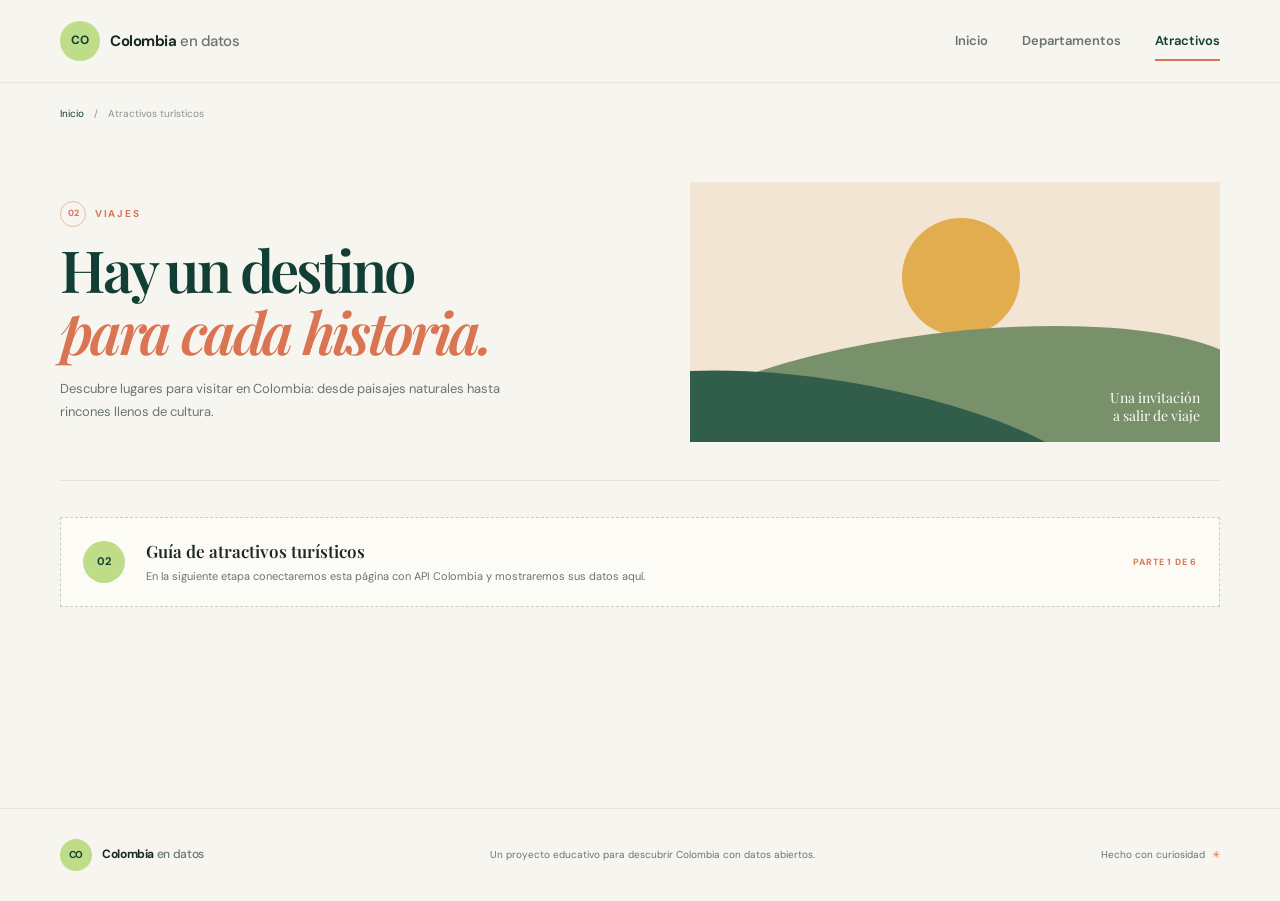
==== atractivos.html @ cde35022 "feat: :zap: create portal layout and navigation se crea la primera pagina web" ====
<!doctype html>
<html lang="es">
  <head>
    <meta charset="utf-8">
    <meta name="viewport" content="width=device-width, initial-scale=1">
    <meta name="theme-color" content="#123f35">
    <meta name="description" content="Descubre atractivos turísticos de Colombia.">
    <title>Atractivos turísticos | Colombia en datos</title>
    <link rel="stylesheet" href="css/styles.css">
    <script src="js/site.js" defer></script>
  </head>
  <body>
    <a class="skip-link" href="#contenido">Saltar al contenido</a>

    <header class="site-header">
      <div class="shell header-inner">
        <a class="brand" href="index.html" aria-label="Colombia en datos, inicio">
          <span class="brand-mark" aria-hidden="true">CO</span>
          <span class="brand-name">Colombia <span>en datos</span></span>
        </a>
        <button class="nav-toggle" type="button" aria-expanded="false" aria-controls="primary-nav" aria-label="Abrir menú">
          <span></span><span></span>
        </button>
        <nav class="primary-nav" id="primary-nav" aria-label="Navegación principal">
          <a class="nav-link" href="index.html">Inicio</a>
          <a class="nav-link" href="departamentos.html">Departamentos</a>
          <a class="nav-link is-active" href="atractivos.html" aria-current="page">Atractivos</a>
        </nav>
      </div>
    </header>

    <main id="contenido" class="subpage-main">
      <div class="shell">
        <nav class="breadcrumbs" aria-label="Ruta de navegación">
          <a href="index.html">Inicio</a><span aria-hidden="true">/</span><span aria-current="page">Atractivos turísticos</span>
        </nav>
        <section class="subpage-hero" aria-labelledby="page-title">
          <div class="subpage-copy">
            <p class="eyebrow eyebrow-dark"><span class="section-number">02</span> Viajes</p>
            <h1>Hay un destino<br><em>para cada historia.</em></h1>
            <p>Descubre lugares para visitar en Colombia: desde paisajes naturales hasta rincones llenos de cultura.</p>
          </div>
          <div class="subpage-illustration illustration-sun" aria-hidden="true">
            <span class="sun-disc"></span><span class="sun-hill hill-one"></span><span class="sun-hill hill-two"></span>
            <span class="illustration-label">Una invitación<br>a salir de viaje</span>
          </div>
        </section>

        <section class="work-in-progress" aria-labelledby="attractions-state-title">
          <span class="progress-mark" aria-hidden="true">02</span>
          <div>
            <h2 id="attractions-state-title">Guía de atractivos turísticos</h2>
            <p>En la siguiente etapa conectaremos esta página con API Colombia y mostraremos sus datos aquí.</p>
          </div>
          <span class="progress-label">Parte 1 de 6</span>
        </section>
      </div>
    </main>

    <footer class="site-footer">
      <div class="shell footer-inner">
        <a class="brand brand-footer" href="index.html" aria-label="Colombia en datos, inicio">
          <span class="brand-mark" aria-hidden="true">CO</span>
          <span class="brand-name">Colombia <span>en datos</span></span>
        </a>
        <p>Un proyecto educativo para descubrir Colombia con datos abiertos.</p>
        <span class="footer-credit">Hecho con curiosidad <span aria-hidden="true">✳</span></span>
      </div>
    </footer>
  </body>
</html>
---- css/styles.css ----
@import url("https://fonts.googleapis.com/css2?family=DM+Sans:wght@400;500;600;700&family=Playfair+Display:ital,wght@0,600;0,700;1,600;1,700&display=swap");

:root {
  color-scheme: light;
  --ink: #1b2924;
  --muted: #68756f;
  --forest: #123f35;
  --forest-deep: #0d332b;
  --leaf: #bfdc88;
  --gold: #e2ad4f;
  --coral: #da7553;
  --paper: #f7f5ef;
  --white: #fffefa;
  --line: #e5e4db;
  --font-body: "DM Sans", "Segoe UI", sans-serif;
  --font-display: "Playfair Display", Georgia, serif;
  --shell-width: 1160px;
}

* {
  box-sizing: border-box;
}

html {
  scroll-behavior: smooth;
}

body {
  margin: 0;
  color: var(--ink);
  background: var(--paper);
  font-family: var(--font-body);
  font-size: 16px;
  line-height: 1.6;
  -webkit-font-smoothing: antialiased;
}

body,
button,
a {
  font-family: var(--font-body);
}

a {
  color: inherit;
}

a:focus-visible,
button:focus-visible {
  outline: 3px solid var(--gold);
  outline-offset: 4px;
}

.shell {
  width: min(var(--shell-width), calc(100% - 56px));
  margin-inline: auto;
}

.skip-link {
  position: absolute;
  z-index: 20;
  top: 12px;
  left: 12px;
  transform: translateY(-160%);
  padding: 10px 14px;
  border-radius: 6px;
  color: var(--white);
  background: var(--forest-deep);
}

.skip-link:focus {
  transform: translateY(0);
}

.site-header {
  position: relative;
  z-index: 5;
  border-bottom: 1px solid rgba(27, 41, 36, 0.08);
  background: var(--paper);
}

.header-inner {
  display: flex;
  min-height: 82px;
  align-items: center;
  justify-content: space-between;
}

.brand {
  display: inline-flex;
  align-items: center;
  gap: 10px;
  color: var(--ink);
  text-decoration: none;
}

.brand-mark {
  display: grid;
  width: 40px;
  height: 40px;
  place-items: center;
  border-radius: 50%;
  color: var(--forest);
  background: var(--leaf);
  font-size: 12px;
  font-weight: 700;
  letter-spacing: -0.04em;
}

.brand-name {
  font-size: 15px;
  font-weight: 700;
  letter-spacing: -0.03em;
}

.brand-name span {
  color: var(--muted);
  font-weight: 500;
}

.primary-nav {
  display: flex;
  align-items: center;
  gap: 34px;
}

.nav-link {
  position: relative;
  padding: 10px 0;
  color: var(--muted);
  font-size: 13px;
  font-weight: 600;
  text-decoration: none;
  transition: color 160ms ease;
}

.nav-link:hover,
.nav-link.is-active {
  color: var(--forest);
}

.nav-link.is-active::after {
  position: absolute;
  right: 0;
  bottom: 0;
  left: 0;
  height: 2px;
  background: var(--coral);
  content: "";
}

.nav-toggle {
  display: none;
}

.hero {
  position: relative;
  overflow: hidden;
  color: var(--white);
  background: var(--forest);
}

.hero::before {
  position: absolute;
  top: -370px;
  right: -120px;
  width: 700px;
  height: 700px;
  border: 1px solid rgba(255, 255, 255, 0.12);
  border-radius: 50%;
  content: "";
}

.hero-inner {
  position: relative;
  display: grid;
  min-height: 505px;
  grid-template-columns: 1.04fr 0.96fr;
  align-items: center;
  gap: 58px;
  padding-block: 60px 74px;
}

.hero-copy {
  position: relative;
  z-index: 2;
  max-width: 590px;
}

.eyebrow {
  display: flex;
  align-items: center;
  gap: 9px;
  margin: 0 0 20px;
  color: rgba(255, 255, 255, 0.72);
  font-size: 10px;
  font-weight: 700;
  letter-spacing: 0.17em;
  line-height: 1.4;
  text-transform: uppercase;
}

.eyebrow-dot {
  width: 7px;
  height: 7px;
  border-radius: 50%;
  background: var(--gold);
}

h1,
h2,
h3,
p {
  margin-top: 0;
}

.hero h1,
.subpage-copy h1 {
  margin-bottom: 18px;
  font-family: var(--font-display);
  font-size: clamp(46px, 5.7vw, 72px);
  font-weight: 600;
  letter-spacing: -0.055em;
  line-height: 1.07;
}

.hero h1 em,
.subpage-copy h1 em {
  color: var(--leaf);
  font-weight: 600;
}

.hero-lead {
  max-width: 485px;
  margin-bottom: 30px;
  color: rgba(255, 255, 255, 0.75);
  font-size: 15px;
  line-height: 1.75;
}

.hero-actions {
  display: flex;
  flex-wrap: wrap;
  align-items: center;
  gap: 24px;
}

.button {
  display: inline-flex;
  min-height: 48px;
  align-items: center;
  justify-content: center;
  gap: 20px;
  padding: 0 18px;
  border: 1px solid transparent;
  border-radius: 4px;
  font-size: 12px;
  font-weight: 700;
  text-decoration: none;
  transition: transform 160ms ease, background-color 160ms ease;
}

.button:hover {
  transform: translateY(-2px);
}

.button-light {
  color: var(--forest-deep);
  background: var(--leaf);
}

.button-light:hover {
  background: #d1e9a6;
}

.text-link {
  font-size: 12px;
  font-weight: 600;
  text-decoration: none;
}

.text-link span {
  margin-left: 5px;
}

.text-link-light {
  color: rgba(255, 255, 255, 0.8);
}

.text-link-light:hover {
  color: var(--white);
}

.hero-note {
  margin: 27px 0 0;
  color: rgba(255, 255, 255, 0.57);
  font-size: 10px;
  letter-spacing: 0.02em;
}

.hero-note span {
  margin-right: 6px;
  color: var(--gold);
}

.hero-art {
  position: relative;
  min-height: 345px;
  isolation: isolate;
}

.hero-art::before {
  position: absolute;
  top: 25px;
  left: 11%;
  width: 80%;
  height: 80%;
  border: 1px solid rgba(255, 255, 255, 0.24);
  border-radius: 50%;
  content: "";
}

.hero-art::after {
  position: absolute;
  top: 2%;
  left: 21%;
  width: 60%;
  height: 110%;
  border: 1px solid rgba(255, 255, 255, 0.1);
  border-radius: 50%;
  content: "";
  transform: rotate(35deg);
}

.hero-sun {
  position: absolute;
  top: 16%;
  left: 34%;
  width: 176px;
  aspect-ratio: 1;
  border-radius: 50%;
  background: var(--gold);
  box-shadow: 0 0 70px rgba(226, 173, 79, 0.18);
}

.hero-hill {
  position: absolute;
  right: -3%;
  bottom: 5%;
  left: 3%;
  height: 49%;
  border-radius: 55% 45% 0 0 / 60% 70% 0 0;
  transform: rotate(-8deg);
}

.hero-hill-back {
  right: 14%;
  bottom: 13%;
  left: -11%;
  height: 42%;
  background: #31725d;
  transform: rotate(9deg);
}

.hero-hill-front {
  background: #1d5949;
}

.hero-stamp {
  position: absolute;
  z-index: 1;
  top: 22%;
  right: 5%;
  display: flex;
  width: 164px;
  min-height: 164px;
  flex-direction: column;
  justify-content: space-between;
  padding: 17px;
  border: 1px solid rgba(255, 255, 255, 0.32);
  color: var(--white);
  background: rgba(13, 51, 43, 0.42);
  backdrop-filter: blur(6px);
  transform: rotate(6deg);
}

.hero-stamp span,
.hero-stamp i {
  font-size: 8px;
  font-style: normal;
  font-weight: 700;
  letter-spacing: 0.16em;
}

.hero-stamp strong {
  font-family: var(--font-display);
  font-size: 22px;
  font-weight: 600;
  line-height: 1.1;
}

.hero-stamp i {
  align-self: flex-end;
  color: var(--leaf);
  font-size: 18px;
}

.hero-coordinate {
  position: absolute;
  right: 2%;
  bottom: 0;
  color: rgba(255, 255, 255, 0.5);
  font-size: 8px;
  letter-spacing: 0.13em;
  line-height: 1.6;
}

.hero-bottom-line {
  position: absolute;
  right: 0;
  bottom: 0;
  left: 0;
  height: 4px;
  background: linear-gradient(90deg, var(--gold) 0 32%, var(--coral) 32% 64%, var(--leaf) 64% 100%);
}

.explore-section {
  padding-block: 92px 96px;
}

.section-heading {
  display: flex;
  align-items: flex-end;
  justify-content: space-between;
  gap: 30px;
  margin-bottom: 35px;
}

.eyebrow-dark {
  margin-bottom: 11px;
  color: var(--coral);
}

.section-heading h2 {
  max-width: 580px;
  margin-bottom: 0;
  font-family: var(--font-display);
  font-size: clamp(30px, 3.6vw, 42px);
  font-weight: 600;
  letter-spacing: -0.045em;
  line-height: 1.16;
}

.section-intro {
  max-width: 265px;
  margin: 0 0 3px;
  color: var(--muted);
  font-size: 12px;
  line-height: 1.75;
}

.explore-grid {
  display: grid;
  grid-template-columns: repeat(2, minmax(0, 1fr));
  gap: 18px;
}

.explore-card {
  position: relative;
  display: flex;
  min-height: 310px;
  flex-direction: column;
  padding: 23px 25px 22px;
  overflow: hidden;
  border: 1px solid var(--line);
  color: var(--ink);
  background: var(--white);
  text-decoration: none;
  transition: border-color 180ms ease, transform 180ms ease, box-shadow 180ms ease;
}

.explore-card:hover {
  transform: translateY(-4px);
  border-color: rgba(18, 63, 53, 0.32);
  box-shadow: 0 14px 30px rgba(27, 41, 36, 0.07);
}

.card-topline {
  display: flex;
  align-items: center;
  justify-content: space-between;
}

.card-index {
  color: var(--muted);
  font-size: 9px;
  font-weight: 700;
  letter-spacing: 0.14em;
}

.card-arrow {
  display: grid;
  width: 30px;
  height: 30px;
  place-items: center;
  border: 1px solid var(--line);
  border-radius: 50%;
  color: var(--forest);
  font-size: 14px;
  transition: color 180ms ease, background-color 180ms ease;
}

.explore-card:hover .card-arrow {
  color: var(--white);
  background: var(--forest);
}

.card-icon {
  position: relative;
  display: block;
  width: 56px;
  height: 56px;
  margin-block: 24px 12px;
  border-radius: 50%;
  background: #edf2e5;
}

.icon-map span {
  position: absolute;
  top: 14px;
  width: 14px;
  height: 28px;
  border: 1px solid var(--forest);
  border-radius: 3px 8px 3px 5px;
  transform: skewY(-15deg);
}

.icon-map span:nth-child(1) {
  left: 11px;
}

.icon-map span:nth-child(2) {
  left: 22px;
  transform: skewY(15deg);
}

.icon-map span:nth-child(3) {
  left: 33px;
}

.icon-sun {
  background: #f9eee2;
}

.icon-sun span {
  position: absolute;
  top: 17px;
  left: 17px;
  width: 22px;
  height: 22px;
  border: 2px solid var(--coral);
  border-radius: 50%;
}

.icon-sun span::before,
.icon-sun span::after {
  position: absolute;
  top: 8px;
  left: -9px;
  width: 36px;
  height: 2px;
  background: var(--coral);
  content: "";
}

.icon-sun span::after {
  transform: rotate(90deg);
}

.card-copy h3 {
  margin-bottom: 7px;
  font-family: var(--font-display);
  font-size: 24px;
  font-weight: 600;
  letter-spacing: -0.035em;
}

.card-copy p {
  max-width: 405px;
  margin-bottom: 22px;
  color: var(--muted);
  font-size: 12px;
  line-height: 1.75;
}

.card-cta {
  display: flex;
  align-items: center;
  justify-content: space-between;
  margin-top: auto;
  padding-top: 13px;
  border-top: 1px solid var(--line);
  color: var(--forest);
  font-size: 11px;
  font-weight: 700;
}

.source-band {
  color: rgba(255, 255, 255, 0.86);
  background: var(--forest-deep);
}

.source-inner {
  display: flex;
  min-height: 84px;
  align-items: center;
  gap: 17px;
}

.source-symbol {
  color: var(--gold);
  font-size: 21px;
}

.source-inner p {
  margin: 0;
  font-size: 11px;
}

.source-inner p strong {
  color: var(--white);
}

.source-inner a {
  margin-left: auto;
  color: var(--leaf);
  font-size: 10px;
  font-weight: 700;
  text-decoration: none;
  white-space: nowrap;
}

.source-inner a:hover {
  text-decoration: underline;
}

.site-footer {
  border-top: 1px solid rgba(27, 41, 36, 0.08);
  background: var(--paper);
}

.footer-inner {
  display: flex;
  min-height: 92px;
  align-items: center;
  justify-content: space-between;
  gap: 24px;
}

.brand-footer .brand-mark {
  width: 32px;
  height: 32px;
  font-size: 10px;
}

.brand-footer .brand-name {
  font-size: 12px;
}

.footer-inner p,
.footer-credit {
  margin: 0;
  color: var(--muted);
  font-size: 10px;
}

.footer-credit span {
  margin-left: 4px;
  color: var(--coral);
}

.subpage-main {
  min-height: calc(100vh - 175px);
  padding-block: 23px 70px;
}

.breadcrumbs {
  display: flex;
  align-items: center;
  gap: 10px;
  margin-bottom: 38px;
  color: #8a938e;
  font-size: 10px;
}

.breadcrumbs a {
  color: var(--forest);
  text-decoration: none;
}

.breadcrumbs a:hover {
  text-decoration: underline;
}

.subpage-hero {
  display: grid;
  min-height: 310px;
  grid-template-columns: 1.05fr 0.95fr;
  align-items: center;
  gap: 45px;
  padding: 22px 0 38px;
  border-bottom: 1px solid var(--line);
}

.section-number {
  display: inline-grid;
  width: 26px;
  height: 26px;
  place-items: center;
  border: 1px solid rgba(218, 117, 83, 0.45);
  border-radius: 50%;
  color: var(--coral);
  font-size: 9px;
  letter-spacing: 0;
}

.subpage-copy h1 {
  margin-bottom: 15px;
  color: var(--forest);
  font-size: clamp(39px, 5vw, 58px);
}

.subpage-copy h1 em {
  color: var(--coral);
}

.subpage-copy > p:last-child {
  max-width: 460px;
  margin-bottom: 0;
  color: var(--muted);
  font-size: 13px;
  line-height: 1.8;
}

.subpage-illustration {
  position: relative;
  min-height: 260px;
  overflow: hidden;
  background: #e6ecdc;
}

.illustration-map {
  background: #e4eadb;
}

.map-ring {
  position: absolute;
  top: 50%;
  left: 50%;
  width: 240px;
  height: 240px;
  border: 1px solid rgba(18, 63, 53, 0.2);
  border-radius: 50%;
  transform: translate(-50%, -50%);
}

.ring-two {
  width: 175px;
  height: 275px;
  transform: translate(-50%, -50%) rotate(38deg);
}

.map-pin {
  position: absolute;
  top: 50%;
  left: 50%;
  display: grid;
  width: 82px;
  height: 82px;
  place-items: center;
  border: 1px solid rgba(18, 63, 53, 0.3);
  border-radius: 50%;
  color: var(--white);
  background: var(--forest);
  font-family: var(--font-display);
  font-size: 23px;
  transform: translate(-50%, -50%);
}

.illustration-label {
  position: absolute;
  right: 20px;
  bottom: 18px;
  color: var(--forest);
  font-family: var(--font-display);
  font-size: 14px;
  line-height: 1.25;
  text-align: right;
}

.illustration-sun {
  background: #f3e5d4;
}

.sun-disc {
  position: absolute;
  top: 14%;
  left: 40%;
  width: 118px;
  height: 118px;
  border-radius: 50%;
  background: var(--gold);
}

.sun-hill {
  position: absolute;
  right: -8%;
  bottom: -30%;
  width: 120%;
  height: 72%;
  border-radius: 50% 50% 0 0;
  background: #78916a;
  transform: rotate(-7deg);
}

.hill-two {
  right: 19%;
  bottom: -48%;
  width: 110%;
  background: #315d4b;
  transform: rotate(9deg);
}

.illustration-sun .illustration-label {
  z-index: 1;
  color: var(--white);
}

.work-in-progress {
  display: grid;
  grid-template-columns: 45px 1fr auto;
  align-items: center;
  gap: 18px;
  margin-top: 36px;
  padding: 20px 22px;
  border: 1px dashed #c8cec3;
  background: rgba(255, 254, 250, 0.7);
}

.progress-mark {
  display: grid;
  width: 42px;
  height: 42px;
  place-items: center;
  border-radius: 50%;
  color: var(--forest);
  background: var(--leaf);
  font-size: 11px;
  font-weight: 700;
}

.work-in-progress h2 {
  margin-bottom: 3px;
  font-family: var(--font-display);
  font-size: 17px;
  font-weight: 600;
}

.work-in-progress p {
  margin-bottom: 0;
  color: var(--muted);
  font-size: 11px;
}

.progress-label {
  color: var(--coral);
  font-size: 9px;
  font-weight: 700;
  letter-spacing: 0.09em;
  text-transform: uppercase;
  white-space: nowrap;
}

@media (max-width: 860px) {
  .hero-inner {
    grid-template-columns: 1fr 0.85fr;
    gap: 18px;
  }

  .hero-art {
    min-height: 295px;
  }

  .hero-sun {
    width: 145px;
  }

  .hero-stamp {
    right: 1%;
    width: 145px;
    min-height: 145px;
  }

  .footer-inner {
    flex-wrap: wrap;
    justify-content: center;
    padding-block: 18px;
  }
}

@media (max-width: 680px) {
  .shell {
    width: min(var(--shell-width), calc(100% - 36px));
  }

  .header-inner {
    min-height: 70px;
  }

  .nav-toggle {
    display: flex;
    width: 42px;
    height: 42px;
    flex-direction: column;
    align-items: center;
    justify-content: center;
    gap: 5px;
    border: 1px solid var(--line);
    border-radius: 50%;
    background: transparent;
    cursor: pointer;
  }

  .nav-toggle span {
    width: 16px;
    height: 1.5px;
    background: var(--forest);
    transition: transform 160ms ease;
  }

  .nav-toggle[aria-expanded="true"] span:first-child {
    transform: translateY(3.25px) rotate(45deg);
  }

  .nav-toggle[aria-expanded="true"] span:last-child {
    transform: translateY(-3.25px) rotate(-45deg);
  }

  .primary-nav {
    position: absolute;
    top: calc(100% - 1px);
    right: 0;
    left: 0;
    display: none;
    flex-direction: column;
    align-items: stretch;
    gap: 0;
    padding: 8px 18px 14px;
    border-bottom: 1px solid var(--line);
    background: var(--paper);
  }

  .primary-nav.is-open {
    display: flex;
  }

  .nav-link {
    padding: 13px 0;
    border-bottom: 1px solid var(--line);
  }

  .nav-link:last-child {
    border-bottom: 0;
  }

  .nav-link.is-active::after {
    right: auto;
    width: 28px;
  }

  .hero-inner {
    min-height: 0;
    grid-template-columns: 1fr;
    gap: 0;
    padding-block: 64px 52px;
  }

  .hero h1 {
    font-size: clamp(46px, 12vw, 64px);
  }

  .hero-lead {
    max-width: 450px;
    font-size: 14px;
  }

  .hero-art {
    min-height: 240px;
    margin: 18px 6% 0 14%;
  }

  .hero-art::before {
    top: 12%;
    height: 88%;
  }

  .hero-sun {
    top: 12%;
    left: 31%;
    width: 125px;
  }

  .hero-stamp {
    top: 20%;
    right: 2%;
    width: 130px;
    min-height: 132px;
    padding: 13px;
  }

  .hero-stamp strong {
    font-size: 19px;
  }

  .hero-coordinate {
    right: 0;
  }

  .explore-section {
    padding-block: 64px 68px;
  }

  .section-heading {
    display: block;
    margin-bottom: 24px;
  }

  .section-intro {
    max-width: 400px;
    margin-top: 12px;
  }

  .explore-grid {
    grid-template-columns: 1fr;
    gap: 12px;
  }

  .explore-card {
    min-height: 285px;
    padding: 20px;
  }

  .source-inner {
    min-height: 0;
    flex-wrap: wrap;
    gap: 9px 13px;
    padding-block: 18px;
  }

  .source-inner p {
    flex: 1 1 calc(100% - 40px);
  }

  .source-inner a {
    margin-left: 34px;
  }

  .footer-inner {
    flex-direction: column;
    gap: 10px;
    padding-block: 22px;
    text-align: center;
  }

  .subpage-main {
    padding-top: 17px;
  }

  .breadcrumbs {
    margin-bottom: 23px;
  }

  .subpage-hero {
    grid-template-columns: 1fr;
    gap: 23px;
    padding: 10px 0 28px;
  }

  .subpage-copy h1 {
    font-size: clamp(40px, 10vw, 54px);
  }

  .subpage-illustration {
    min-height: 220px;
  }

  .work-in-progress {
    grid-template-columns: 42px 1fr;
    gap: 12px;
    margin-top: 24px;
    padding: 16px;
  }

  .progress-label {
    grid-column: 2;
  }
}

@media (max-width: 380px) {
  .hero-actions {
    align-items: flex-start;
    flex-direction: column;
    gap: 14px;
  }

  .hero-art {
    margin-inline: 4%;
  }

  .hero-stamp {
    right: -4%;
  }
}

@media (prefers-reduced-motion: reduce) {
  *,
  *::before,
  *::after {
    scroll-behavior: auto !important;
    transition-duration: 0.01ms !important;
    animation-duration: 0.01ms !important;
    animation-iteration-count: 1 !important;
  }
}
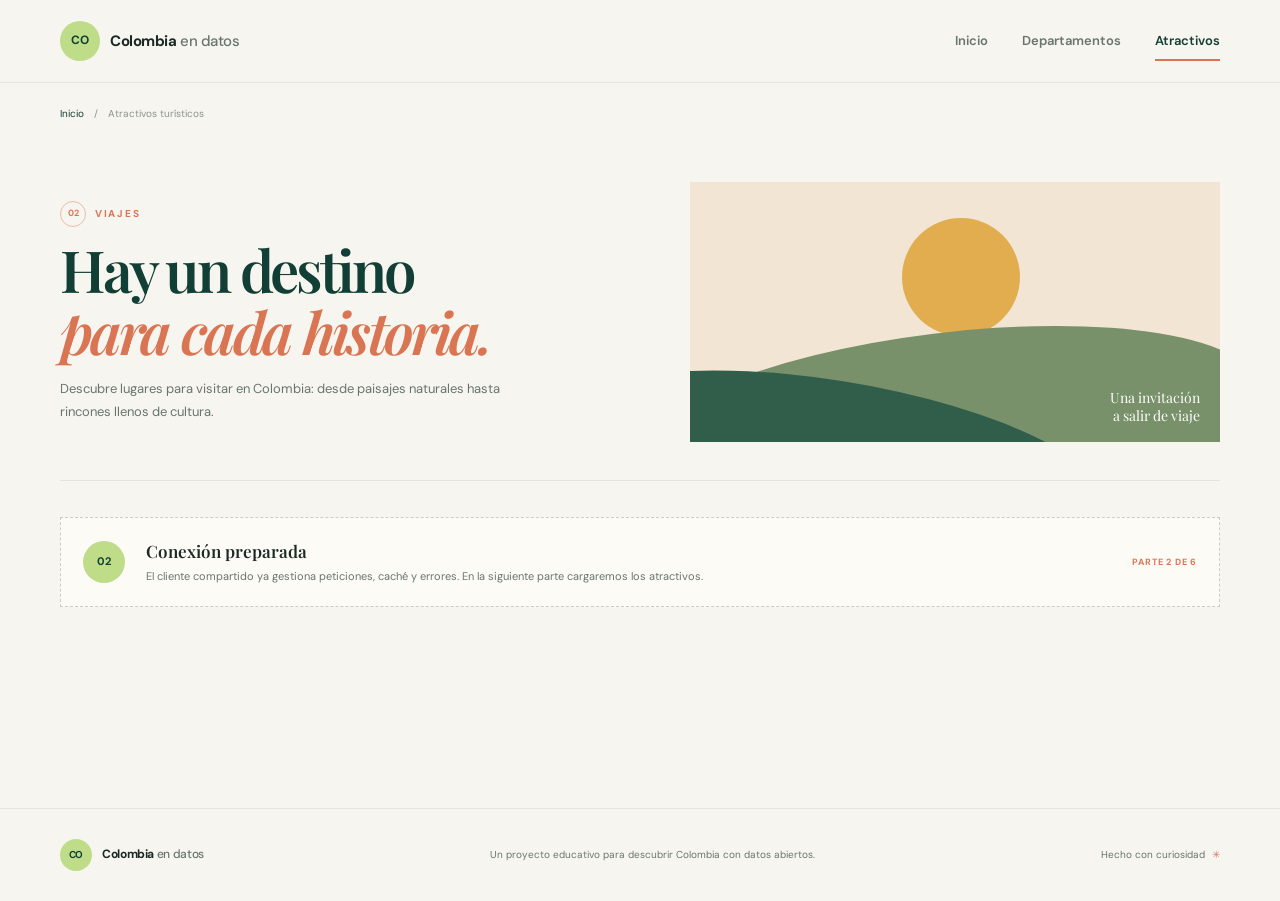
==== commit bde004b6: "fix: :art: reques states de norma api" ====
--- a/atractivos.html
+++ b/atractivos.html
@@ -7,6 +7,7 @@
     <meta name="description" content="Descubre atractivos turísticos de Colombia.">
     <title>Atractivos turísticos | Colombia en datos</title>
     <link rel="stylesheet" href="css/styles.css">
+    <script src="js/api.js" defer></script>
     <script src="js/site.js" defer></script>
   </head>
   <body>
@@ -49,10 +50,10 @@
         <section class="work-in-progress" aria-labelledby="attractions-state-title">
           <span class="progress-mark" aria-hidden="true">02</span>
           <div>
-            <h2 id="attractions-state-title">Guía de atractivos turísticos</h2>
-            <p>En la siguiente etapa conectaremos esta página con API Colombia y mostraremos sus datos aquí.</p>
+            <h2 id="attractions-state-title">Conexión preparada</h2>
+            <p>El cliente compartido ya gestiona peticiones, caché y errores. En la siguiente parte cargaremos los atractivos.</p>
           </div>
-          <span class="progress-label">Parte 1 de 6</span>
+          <span class="progress-label">Parte 2 de 6</span>
         </section>
       </div>
     </main>
--- a/css/styles.css
+++ b/css/styles.css
@@ -881,6 +881,89 @@
   white-space: nowrap;
 }
 
+.api-state {
+  display: flex;
+  align-items: center;
+  gap: 13px;
+  padding: 18px;
+  border: 1px solid var(--line);
+  border-radius: 5px;
+  background: var(--white);
+}
+
+.api-state--loading {
+  color: var(--muted);
+}
+
+.api-state--error {
+  border-color: #e8c6bb;
+  background: #fff8f5;
+}
+
+.api-state--empty {
+  color: var(--muted);
+}
+
+.api-state-icon {
+  display: grid;
+  width: 32px;
+  height: 32px;
+  flex: 0 0 32px;
+  place-items: center;
+  border-radius: 50%;
+  color: var(--forest);
+  background: #edf2e5;
+  font-size: 14px;
+  font-weight: 700;
+}
+
+.api-state--loading .api-state-icon {
+  border: 3px solid #dce6d2;
+  border-top-color: var(--forest);
+  background: transparent;
+  animation: api-spin 800ms linear infinite;
+}
+
+.api-state--error .api-state-icon {
+  color: #8c3f2c;
+  background: #f7e5df;
+}
+
+.api-state-copy {
+  flex: 1;
+}
+
+.api-state-copy p {
+  margin: 0;
+  font-size: 12px;
+  line-height: 1.6;
+}
+
+.api-retry-button {
+  min-height: 38px;
+  padding: 0 13px;
+  border: 1px solid #bfd0c4;
+  border-radius: 4px;
+  color: var(--forest);
+  background: transparent;
+  font-size: 11px;
+  font-weight: 700;
+  cursor: pointer;
+}
+
+.api-retry-button:hover {
+  background: #edf2e5;
+}
+
+.api-retry-button:disabled {
+  cursor: wait;
+  opacity: 0.65;
+}
+
+@keyframes api-spin {
+  to { transform: rotate(360deg); }
+}
+
 @media (max-width: 860px) {
   .hero-inner {
     grid-template-columns: 1fr 0.85fr;
@@ -1132,3 +1215,10 @@
     animation-iteration-count: 1 !important;
   }
 }
+
+@media (prefers-reduced-motion: reduce) {
+  .api-state--loading .api-state-icon {
+    animation: none;
+    border-top-color: #dce6d2;
+  }
+}
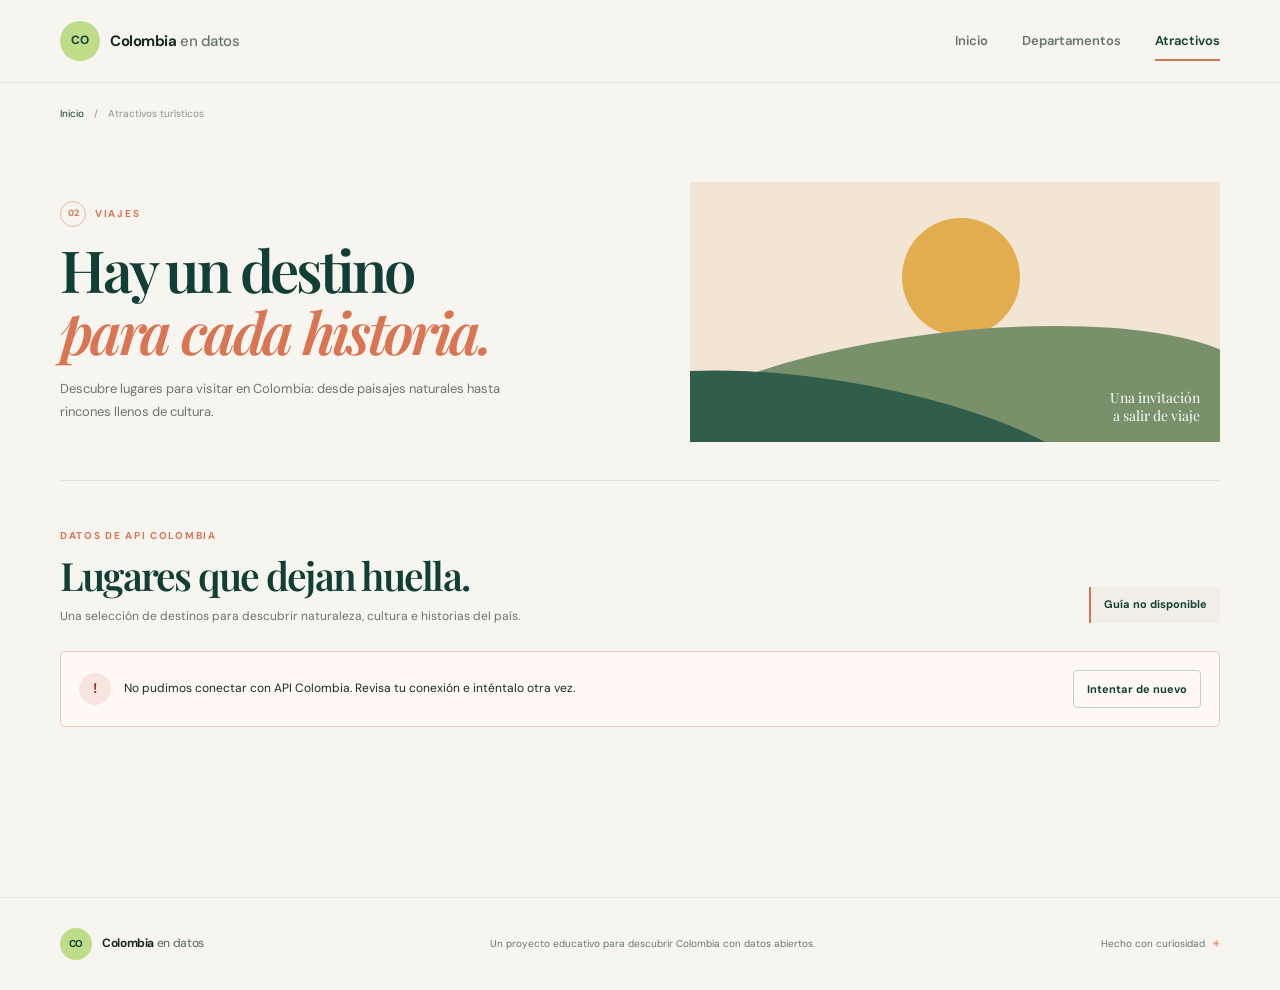
==== commit c4651f24: "fix: :art: add tourist attractions guide" ====
--- a/atractivos.html
+++ b/atractivos.html
@@ -8,6 +8,7 @@
     <title>Atractivos turísticos | Colombia en datos</title>
     <link rel="stylesheet" href="css/styles.css">
     <script src="js/api.js" defer></script>
+    <script src="js/attractions.js" defer></script>
     <script src="js/site.js" defer></script>
   </head>
   <body>
@@ -47,13 +48,18 @@
           </div>
         </section>
 
-        <section class="work-in-progress" aria-labelledby="attractions-state-title">
-          <span class="progress-mark" aria-hidden="true">02</span>
-          <div>
-            <h2 id="attractions-state-title">Conexión preparada</h2>
-            <p>El cliente compartido ya gestiona peticiones, caché y errores. En la siguiente parte cargaremos los atractivos.</p>
+        <section class="attraction-section" aria-labelledby="attraction-list-title">
+          <div class="attraction-heading">
+            <div>
+              <p class="eyebrow eyebrow-dark">Datos de API Colombia</p>
+              <h2 id="attraction-list-title">Lugares que dejan huella.</h2>
+              <p class="attraction-intro">Una selección de destinos para descubrir naturaleza, cultura e historias del país.</p>
+            </div>
+            <p class="attraction-total" id="attraction-count" aria-live="polite">Cargando atractivos</p>
           </div>
-          <span class="progress-label">Parte 2 de 6</span>
+
+          <div class="directory-status" id="attraction-status" aria-live="polite" aria-busy="true"></div>
+          <div class="attraction-grid" id="attraction-results" role="region" aria-label="Atractivos turísticos de Colombia"></div>
         </section>
       </div>
     </main>
--- a/css/styles.css
+++ b/css/styles.css
@@ -960,6 +960,430 @@
   opacity: 0.65;
 }
 
+.directory-section {
+  padding-block: 48px 82px;
+}
+
+.directory-heading {
+  display: flex;
+  align-items: flex-end;
+  justify-content: space-between;
+  gap: 26px;
+  margin-bottom: 24px;
+}
+
+.directory-heading .eyebrow {
+  margin-bottom: 10px;
+}
+
+.directory-heading h2 {
+  margin-bottom: 8px;
+  color: var(--forest);
+  font-family: var(--font-display);
+  font-size: clamp(28px, 3.4vw, 39px);
+  font-weight: 600;
+  letter-spacing: -0.045em;
+  line-height: 1.16;
+}
+
+.directory-intro {
+  max-width: 520px;
+  margin-bottom: 0;
+  color: var(--muted);
+  font-size: 12px;
+  line-height: 1.7;
+}
+
+.directory-total {
+  flex: 0 0 auto;
+  margin: 0 0 4px;
+  padding: 9px 13px;
+  border-left: 2px solid var(--coral);
+  color: var(--forest);
+  background: #f0eee6;
+  font-size: 11px;
+  font-weight: 700;
+}
+
+.directory-status:empty {
+  display: none;
+}
+
+.directory-status:not(:empty) {
+  margin-bottom: 18px;
+}
+
+.department-grid {
+  display: grid;
+  grid-template-columns: repeat(3, minmax(0, 1fr));
+  align-items: stretch;
+  gap: 15px;
+}
+
+.department-card {
+  display: flex;
+  min-width: 0;
+  flex-direction: column;
+  padding: 20px 19px 18px;
+  border: 1px solid var(--line);
+  background: var(--white);
+  box-shadow: 0 4px 15px rgba(27, 41, 36, 0.025);
+}
+
+.department-card-top {
+  display: flex;
+  align-items: center;
+  justify-content: space-between;
+  gap: 12px;
+  margin-bottom: 13px;
+}
+
+.department-region {
+  margin: 0;
+  color: var(--coral);
+  font-size: 9px;
+  font-weight: 700;
+  letter-spacing: 0.13em;
+  text-transform: uppercase;
+}
+
+.department-id {
+  color: #a1a9a2;
+  font-size: 9px;
+  font-weight: 600;
+}
+
+.department-name {
+  margin-bottom: 4px;
+  color: var(--forest);
+  font-family: var(--font-display);
+  font-size: 22px;
+  font-weight: 600;
+  letter-spacing: -0.035em;
+  line-height: 1.2;
+}
+
+.department-capital {
+  margin-bottom: 16px;
+  color: var(--muted);
+  font-size: 11px;
+}
+
+.department-capital span {
+  margin-right: 4px;
+  color: #8a938e;
+  font-size: 9px;
+  font-weight: 700;
+  letter-spacing: 0.08em;
+  text-transform: uppercase;
+}
+
+.department-metrics {
+  display: grid;
+  grid-template-columns: repeat(3, minmax(0, 1fr));
+  gap: 7px;
+  margin: 0 0 15px;
+  padding: 12px 0;
+  border-block: 1px solid var(--line);
+}
+
+.department-metric {
+  min-width: 0;
+}
+
+.department-metric dt {
+  margin-bottom: 4px;
+  color: #8a938e;
+  font-size: 8px;
+  font-weight: 700;
+  letter-spacing: 0.07em;
+  line-height: 1.4;
+  text-transform: uppercase;
+}
+
+.department-metric dd {
+  margin: 0;
+  color: var(--ink);
+  font-size: 11px;
+  font-weight: 700;
+  line-height: 1.4;
+  overflow-wrap: anywhere;
+}
+
+.department-description {
+  margin: 0;
+  color: var(--muted);
+  font-size: 10px;
+  line-height: 1.7;
+}
+
+.region-breakdown {
+  margin-bottom: 27px;
+}
+
+.region-breakdown-heading {
+  display: flex;
+  align-items: baseline;
+  justify-content: space-between;
+  gap: 15px;
+  margin-bottom: 10px;
+}
+
+.region-breakdown-heading h3 {
+  margin: 0;
+  color: var(--forest);
+  font-family: var(--font-display);
+  font-size: 17px;
+  font-weight: 600;
+}
+
+.region-breakdown-heading span {
+  color: #89928c;
+  font-size: 9px;
+}
+
+.region-summary {
+  display: grid;
+  grid-template-columns: repeat(6, minmax(0, 1fr));
+  gap: 8px;
+  margin: 0;
+  padding: 0;
+  list-style: none;
+}
+
+.region-stat {
+  display: flex;
+  min-height: 64px;
+  align-items: center;
+  justify-content: space-between;
+  gap: 8px;
+  padding: 10px 11px;
+  border: 1px solid var(--line);
+  background: rgba(255, 254, 250, 0.72);
+}
+
+.region-stat-name {
+  color: var(--muted);
+  font-size: 9px;
+  font-weight: 600;
+}
+
+.region-stat-count {
+  color: var(--forest);
+  font-family: var(--font-display);
+  font-size: 19px;
+  font-weight: 600;
+}
+
+.attraction-section {
+  padding-block: 48px 82px;
+}
+
+.attraction-heading {
+  display: flex;
+  align-items: flex-end;
+  justify-content: space-between;
+  gap: 26px;
+  margin-bottom: 24px;
+}
+
+.attraction-heading .eyebrow {
+  margin-bottom: 10px;
+}
+
+.attraction-heading h2 {
+  margin-bottom: 8px;
+  color: var(--forest);
+  font-family: var(--font-display);
+  font-size: clamp(28px, 3.4vw, 39px);
+  font-weight: 600;
+  letter-spacing: -0.045em;
+  line-height: 1.16;
+}
+
+.attraction-intro {
+  max-width: 520px;
+  margin-bottom: 0;
+  color: var(--muted);
+  font-size: 12px;
+  line-height: 1.7;
+}
+
+.attraction-total {
+  flex: 0 0 auto;
+  margin: 0 0 4px;
+  padding: 9px 13px;
+  border-left: 2px solid var(--coral);
+  color: var(--forest);
+  background: #f0eee6;
+  font-size: 11px;
+  font-weight: 700;
+}
+
+.attraction-grid {
+  display: grid;
+  grid-template-columns: repeat(3, minmax(0, 1fr));
+  align-items: stretch;
+  gap: 16px;
+}
+
+.attraction-card {
+  min-width: 0;
+  overflow: hidden;
+  border: 1px solid var(--line);
+  background: var(--white);
+  box-shadow: 0 4px 15px rgba(27, 41, 36, 0.035);
+}
+
+.attraction-photo {
+  position: relative;
+  height: 205px;
+  margin: 0;
+  overflow: hidden;
+  background: linear-gradient(135deg, #d7e3c5, #819b73 55%, #315d4b);
+}
+
+.attraction-photo img {
+  display: block;
+  width: 100%;
+  height: 100%;
+  object-fit: cover;
+  transition: transform 350ms ease;
+}
+
+.attraction-card:hover .attraction-photo img {
+  transform: scale(1.035);
+}
+
+.attraction-photo-caption {
+  position: absolute;
+  right: 0;
+  bottom: 0;
+  left: 0;
+  padding: 24px 11px 9px;
+  color: rgba(255, 255, 255, 0.9);
+  background: linear-gradient(transparent, rgba(8, 27, 22, 0.68));
+  font-size: 8px;
+  text-align: right;
+}
+
+.attraction-credit-link {
+  color: inherit;
+  text-decoration: none;
+}
+
+.attraction-credit-link:hover {
+  text-decoration: underline;
+}
+
+.photo-unavailable {
+  display: grid;
+  place-items: end;
+}
+
+.photo-unavailable .attraction-photo-caption {
+  position: static;
+  padding: 10px;
+  background: transparent;
+}
+
+.attraction-card-body {
+  display: flex;
+  min-height: 255px;
+  flex-direction: column;
+  padding: 18px 18px 20px;
+}
+
+.attraction-index {
+  margin-bottom: 9px;
+  color: var(--coral);
+  font-size: 8px;
+  font-weight: 700;
+  letter-spacing: 0.14em;
+}
+
+.attraction-name {
+  margin-bottom: 8px;
+  color: var(--forest);
+  font-family: var(--font-display);
+  font-size: 21px;
+  font-weight: 600;
+  letter-spacing: -0.035em;
+  line-height: 1.2;
+}
+
+.attraction-location {
+  display: flex;
+  flex-wrap: wrap;
+  align-items: center;
+  gap: 6px;
+  margin-bottom: 13px;
+  color: var(--muted);
+  font-size: 10px;
+  line-height: 1.5;
+}
+
+.attraction-city,
+.attraction-department {
+  font-weight: 600;
+}
+
+.attraction-location-separator {
+  color: var(--coral);
+}
+
+.attraction-description {
+  margin: auto 0 0;
+  padding-top: 13px;
+  border-top: 1px solid var(--line);
+  color: var(--muted);
+  font-size: 10px;
+  line-height: 1.7;
+}
+
+.pagination {
+  display: flex;
+  align-items: center;
+  justify-content: center;
+  gap: 22px;
+  margin-top: 28px;
+}
+
+.pagination[hidden] {
+  display: none;
+}
+
+.pagination-button {
+  display: inline-flex;
+  min-height: 40px;
+  align-items: center;
+  gap: 9px;
+  padding: 0 13px;
+  border: 1px solid #cbd4ca;
+  border-radius: 4px;
+  color: var(--forest);
+  background: var(--white);
+  font-size: 10px;
+  font-weight: 700;
+  cursor: pointer;
+}
+
+.pagination-button:hover:not(:disabled) {
+  background: #edf2e5;
+}
+
+.pagination-button:disabled {
+  color: #a2aaa3;
+  cursor: not-allowed;
+}
+
+.pagination-label {
+  min-width: 84px;
+  color: var(--muted);
+  font-size: 10px;
+  text-align: center;
+}
+
 @keyframes api-spin {
   to { transform: rotate(360deg); }
 }
@@ -988,6 +1412,18 @@
     flex-wrap: wrap;
     justify-content: center;
     padding-block: 18px;
+  }
+
+  .department-grid {
+    grid-template-columns: repeat(2, minmax(0, 1fr));
+  }
+
+  .region-summary {
+    grid-template-columns: repeat(3, minmax(0, 1fr));
+  }
+
+  .attraction-grid {
+    grid-template-columns: repeat(2, minmax(0, 1fr));
   }
 }
 
@@ -1159,6 +1595,60 @@
     padding-top: 17px;
   }
 
+  .directory-section {
+    padding-block: 36px 60px;
+  }
+
+  .attraction-section {
+    padding-block: 36px 60px;
+  }
+
+  .attraction-heading {
+    align-items: flex-start;
+    flex-direction: column;
+    gap: 14px;
+  }
+
+  .attraction-grid {
+    grid-template-columns: 1fr;
+    gap: 12px;
+  }
+
+  .attraction-photo {
+    height: 225px;
+  }
+
+  .attraction-card-body {
+    min-height: auto;
+  }
+
+  .directory-heading {
+    align-items: flex-start;
+    flex-direction: column;
+    gap: 14px;
+  }
+
+  .department-grid {
+    grid-template-columns: 1fr;
+    gap: 11px;
+  }
+
+  .region-summary {
+    grid-template-columns: repeat(2, minmax(0, 1fr));
+  }
+
+  .department-card {
+    padding: 18px;
+  }
+
+  .pagination {
+    gap: 9px;
+  }
+
+  .pagination-button {
+    padding-inline: 10px;
+  }
+
   .breadcrumbs {
     margin-bottom: 23px;
   }
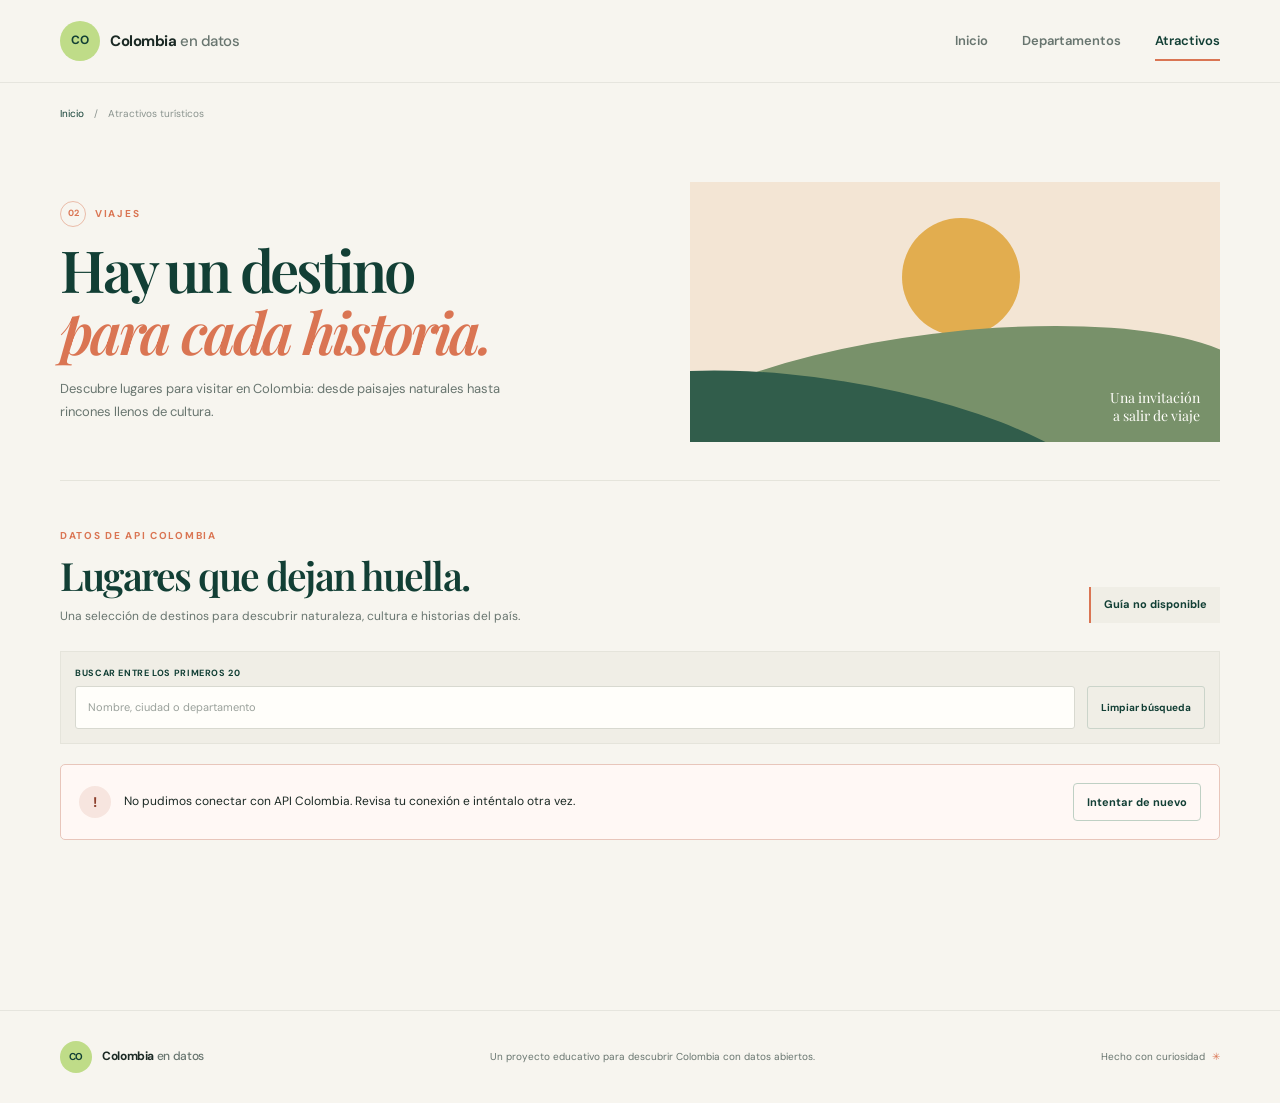
==== commit c806423f: "fix: :art: cambios del css" ====
--- a/atractivos.html
+++ b/atractivos.html
@@ -58,6 +58,14 @@
             <p class="attraction-total" id="attraction-count" aria-live="polite">Cargando atractivos</p>
           </div>
 
+          <form class="filter-controls attraction-filters" id="attraction-filter-form" role="search" aria-label="Buscar atractivos entre los primeros 20">
+            <label class="filter-field filter-search-field" for="attraction-search">
+              <span>Buscar entre los primeros 20</span>
+              <input id="attraction-search" type="search" autocomplete="off" placeholder="Nombre, ciudad o departamento">
+            </label>
+            <button class="filter-clear" id="attraction-clear" type="button">Limpiar búsqueda</button>
+          </form>
+
           <div class="directory-status" id="attraction-status" aria-live="polite" aria-busy="true"></div>
           <div class="attraction-grid" id="attraction-results" role="region" aria-label="Atractivos turísticos de Colombia"></div>
         </section>
--- a/css/styles.css
+++ b/css/styles.css
@@ -1220,6 +1220,76 @@
   font-weight: 700;
 }
 
+.filter-controls {
+  display: grid;
+  grid-template-columns: minmax(240px, 1fr) minmax(180px, 0.42fr) auto;
+  align-items: end;
+  gap: 12px;
+  margin: 24px 0 20px;
+  padding: 14px;
+  border: 1px solid var(--line);
+  background: #f0eee6;
+}
+
+.filter-field {
+  display: flex;
+  min-width: 0;
+  flex-direction: column;
+  gap: 6px;
+}
+
+.filter-field > span {
+  color: var(--forest);
+  font-size: 9px;
+  font-weight: 700;
+  letter-spacing: 0.07em;
+  text-transform: uppercase;
+}
+
+.filter-field input,
+.filter-field select {
+  width: 100%;
+  min-height: 43px;
+  padding: 0 12px;
+  border: 1px solid #d8d9d0;
+  border-radius: 3px;
+  color: var(--ink);
+  background: var(--white);
+  font: inherit;
+  font-size: 11px;
+}
+
+.filter-field input::placeholder {
+  color: #9aa19b;
+}
+
+.filter-field input:focus-visible,
+.filter-field select:focus-visible {
+  outline: 3px solid rgba(226, 173, 79, 0.7);
+  outline-offset: 2px;
+}
+
+.filter-clear {
+  min-height: 43px;
+  padding: 0 13px;
+  border: 1px solid #cbd4ca;
+  border-radius: 3px;
+  color: var(--forest);
+  background: transparent;
+  font-size: 10px;
+  font-weight: 700;
+  white-space: nowrap;
+  cursor: pointer;
+}
+
+.filter-clear:hover {
+  background: #e7ecdf;
+}
+
+.attraction-filters {
+  grid-template-columns: minmax(240px, 1fr) auto;
+}
+
 .attraction-grid {
   display: grid;
   grid-template-columns: repeat(3, minmax(0, 1fr));
@@ -1416,6 +1486,18 @@
 
   .department-grid {
     grid-template-columns: repeat(2, minmax(0, 1fr));
+  }
+
+  .filter-controls {
+    grid-template-columns: minmax(0, 1fr) minmax(150px, 0.55fr);
+  }
+
+  .filter-clear {
+    grid-column: 2;
+  }
+
+  .attraction-filters {
+    grid-template-columns: minmax(0, 1fr) auto;
   }
 
   .region-summary {
@@ -1633,6 +1715,17 @@
     gap: 11px;
   }
 
+  .filter-controls,
+  .attraction-filters {
+    grid-template-columns: 1fr;
+    gap: 10px;
+    padding: 11px;
+  }
+
+  .filter-clear {
+    grid-column: auto;
+  }
+
   .region-summary {
     grid-template-columns: repeat(2, minmax(0, 1fr));
   }
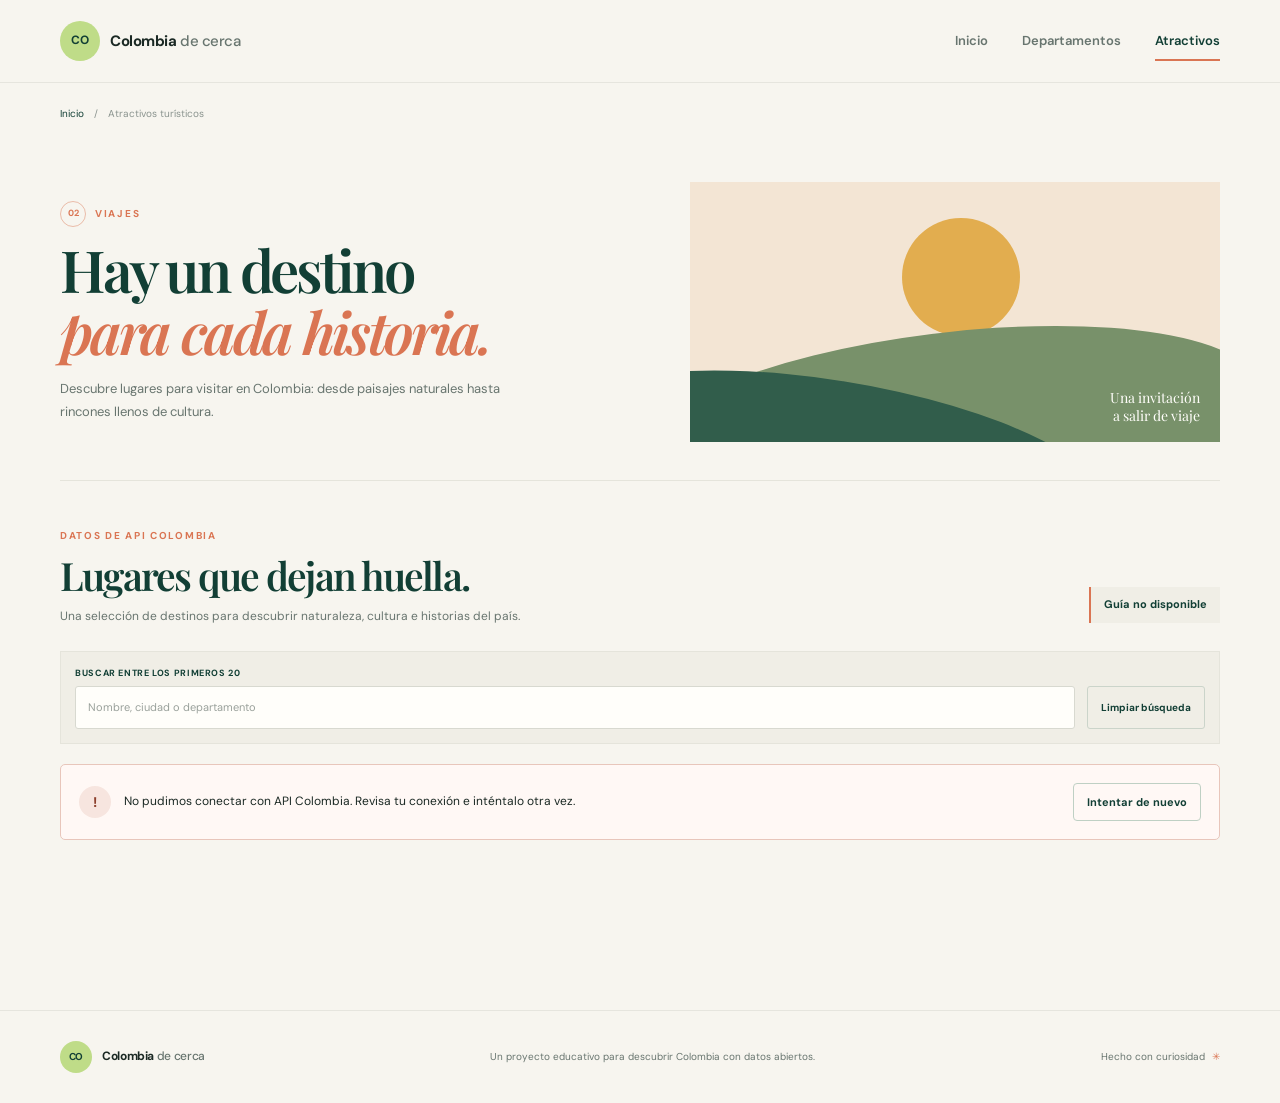
==== commit bcb5f01e: "fix: :art: cambio de titulos y subtitulos" ====
--- a/atractivos.html
+++ b/atractivos.html
@@ -5,7 +5,7 @@
     <meta name="viewport" content="width=device-width, initial-scale=1">
     <meta name="theme-color" content="#123f35">
     <meta name="description" content="Descubre atractivos turísticos de Colombia.">
-    <title>Atractivos turísticos | Colombia en datos</title>
+    <title>Atractivos turísticos | Colombia de cerca</title>
     <link rel="stylesheet" href="css/styles.css">
     <script src="js/api.js" defer></script>
     <script src="js/attractions.js" defer></script>
@@ -16,9 +16,9 @@
 
     <header class="site-header">
       <div class="shell header-inner">
-        <a class="brand" href="index.html" aria-label="Colombia en datos, inicio">
+        <a class="brand" href="index.html" aria-label="Colombia de cerca, inicio">
           <span class="brand-mark" aria-hidden="true">CO</span>
-          <span class="brand-name">Colombia <span>en datos</span></span>
+          <span class="brand-name">Colombia <span>de cerca</span></span>
         </a>
         <button class="nav-toggle" type="button" aria-expanded="false" aria-controls="primary-nav" aria-label="Abrir menú">
           <span></span><span></span>
@@ -74,9 +74,9 @@
 
     <footer class="site-footer">
       <div class="shell footer-inner">
-        <a class="brand brand-footer" href="index.html" aria-label="Colombia en datos, inicio">
+        <a class="brand brand-footer" href="index.html" aria-label="Colombia de cerca, inicio">
           <span class="brand-mark" aria-hidden="true">CO</span>
-          <span class="brand-name">Colombia <span>en datos</span></span>
+          <span class="brand-name">Colombia <span>de cerca</span></span>
         </a>
         <p>Un proyecto educativo para descubrir Colombia con datos abiertos.</p>
         <span class="footer-credit">Hecho con curiosidad <span aria-hidden="true">✳</span></span>
